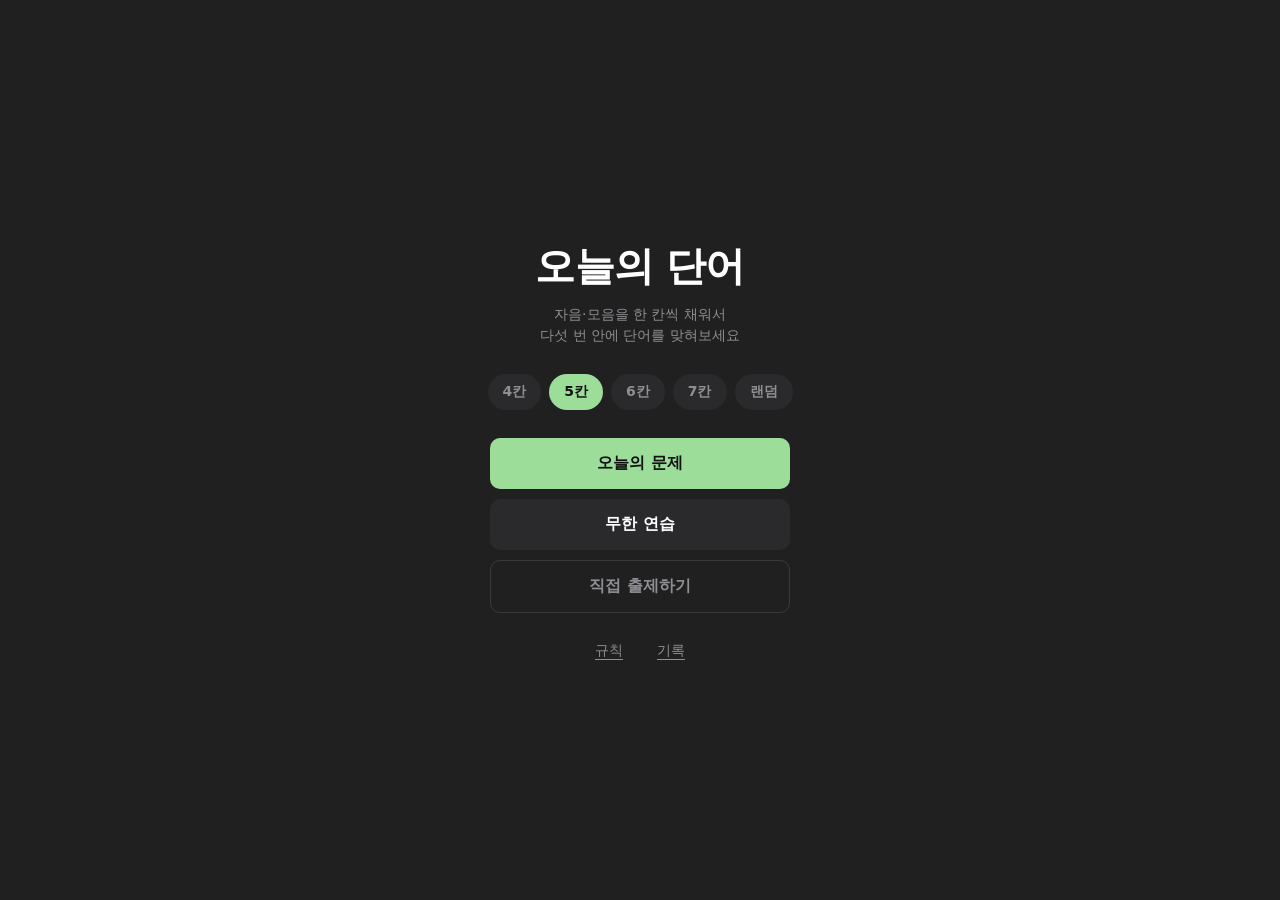
==== src/index.html @ 47bf91ad "Add multiplayer rooms" ====
<!doctype html>
<html lang="ko">
<head>
<meta charset="utf-8">
<meta name="viewport" content="width=device-width, initial-scale=1, viewport-fit=cover">
<meta name="color-scheme" content="dark">
<meta name="theme-color" content="#202020">
<meta name="description" content="한글 자음·모음을 한 칸씩 채워 단어를 맞히는 워들. 원하는 만큼 여러 판 플레이할 수 있어요.">
<title>오늘의 단어</title>
<link rel="stylesheet" href="style.css">
</head>
<body>

<div class="app">

  <!-- ── 시작 화면 ────────────────────────────────────────────────── -->
  <section id="home" class="screen">
    <h1 class="logo">오늘의 단어</h1>
    <p class="tagline">자음·모음을 한 칸씩 채워서<br>다섯 번 안에 단어를 맞혀보세요</p>

    <div class="sizes" id="sizePicker" role="group" aria-label="칸 수 선택">
      <button class="chip" data-size="4">4칸</button>
      <button class="chip" data-size="5">5칸</button>
      <button class="chip" data-size="6">6칸</button>
      <button class="chip" data-size="7">7칸</button>
      <button class="chip" data-size="0">랜덤</button>
    </div>

    <div class="menu">
      <button class="btn primary" data-go="daily">오늘의 문제</button>
      <button class="btn" data-go="free">무한 연습</button>
      <button class="btn ghost" data-go="compose">직접 출제하기</button>
      <button class="btn accent" data-go="rooms" id="btnRooms" hidden>같이 하기</button>
    </div>

    <div class="home-links">
      <button data-sheet="rules">규칙</button>
      <button data-sheet="stats">기록</button>
    </div>
  </section>

  <!-- ── 멀티플레이 로비 ──────────────────────────────────────────── -->
  <section id="lobby" class="screen" hidden>
    <header class="topbar">
      <button class="icon" data-go="leave" aria-label="나가기">&#8249;</button>
      <div class="title"><span>같이 하기</span><small id="lobbyStatus">연결하는 중…</small></div>
      <span></span>
    </header>
    <div class="lobby-body">
      <p class="muted">방 코드</p>
      <strong class="room-code" id="roomCode"></strong>
      <div id="roomInvite"></div>
      <div class="lobby-heading"><b>참가자</b><span id="roomCount"></span></div>
      <ul class="roster" id="roomRoster"></ul>
      <div class="lobby-actions" id="lobbyActions"></div>
    </div>
  </section>

  <!-- ── 게임 화면 ────────────────────────────────────────────────── -->
  <section id="game" class="screen" hidden>
    <header class="topbar">
      <button class="icon" id="btnBack" data-go="home" aria-label="처음으로">&#8249;</button>
      <div class="title"><span id="gameTitle">오늘의 단어</span><small id="gameSub"></small></div>
      <button class="icon" id="btnMenu" data-sheet="stats" aria-label="기록">&#9776;</button>
    </header>

    <div class="peers" id="peers" hidden></div>
    <div class="board-wrap"><div class="board" id="board"></div></div>

    <div class="keyboard" id="keyboard"></div>
    <div class="resultbar" id="resultbar" hidden>
      <button class="btn" data-sheet="result">결과보기</button>
    </div>
  </section>

</div>

<div class="toast" id="toast" hidden></div>

<div class="sheet" id="sheet" hidden>
  <div class="sheet-card" id="sheetCard" role="dialog" aria-modal="true"></div>
</div>

<script src="hangul.js"></script>
<script src="words.js"></script>
<script src="config.js"></script>
<script src="net.js"></script>
<script src="game.js"></script>
<script src="room.js"></script>
</body>
</html>
---- src/style.css ----
/* 오늘의 단어 — 색상은 카카오톡 원본 스크린샷에서 직접 추출한 값 */
:root {
  /* 이 게임은 카톡 원본의 어두운 화면 하나로 고정된 디자인이다.
     호스트 페이지가 밝은 테마여도 폼 컨트롤·스크롤바까지 어둡게 그려지도록 명시한다. */
  color-scheme: dark;

  --bg: #202020;
  --bg-key: #1a1a1a;
  --line: #3a3a3c;
  --ink: #ffffff;
  --ink-dim: #8e8e93;
  --ink-on: #111111;
  --correct: #9cdd99;
  --present: #f8e483;
  --absent: #cccccc;
  --key: #2a2a2c;
  --accent: #f9e54e;
  /* 기능 키 색. 자모 키의 초록·노랑·회색 어디와도 겹치지 않아야 구분이 된다 */
  --fn: #3d5670;
  --fn-strong: #5b8ab8;
  --radius: 10px;
  --gap: 6px;
  /* 웹폰트를 쓰지 않는다: 파일을 그대로 열어도(오프라인) 동작해야 하고, 낱자모 ㄱ·ㅏ 는
     플랫폼 한글 서체가 가장 정확하게 그린다. 최신 한글 UI 서체부터 순서대로 둔다. */
  --font: "Pretendard Variable", "Pretendard", -apple-system, BlinkMacSystemFont,
          "Apple SD Gothic Neo", "Malgun Gothic", "Noto Sans KR", system-ui, sans-serif;
}

* { box-sizing: border-box; }
html, body { margin: 0; padding: 0; height: 100%; }
body {
  background: var(--bg);
  color: var(--ink);
  font-family: var(--font);
  -webkit-font-smoothing: antialiased;
  -webkit-text-size-adjust: 100%;
  overscroll-behavior: none;
  touch-action: manipulation;
}
button { font-family: inherit; cursor: pointer; border: 0; background: none; color: inherit; }
:focus-visible { outline: 2px solid var(--correct); outline-offset: 2px; border-radius: 6px; }

@media (prefers-reduced-motion: reduce) {
  *, *::before, *::after { animation-duration: .01ms !important; animation-iteration-count: 1 !important; transition-duration: .01ms !important; }
}
h1, h2, h3, p { margin: 0; }

.app { display: flex; flex-direction: column; height: 100dvh; max-width: 560px; margin: 0 auto; }
.screen { display: flex; flex-direction: column; flex: 1; min-height: 0; }
[hidden] { display: none !important; }

/* ── 시작 화면 ─────────────────────────────────────────────────────── */
#home { align-items: center; justify-content: center; gap: 28px; padding: 24px 20px calc(24px + env(safe-area-inset-bottom)); }
.logo { font-size: clamp(30px, 9vw, 40px); font-weight: 800; letter-spacing: -0.02em; }
.tagline { color: var(--ink-dim); font-size: 14px; margin-top: -18px; text-align: center; line-height: 1.5; }
.sizes { display: flex; flex-wrap: wrap; gap: 8px; justify-content: center; }
.chip {
  padding: 9px 15px; border-radius: 999px; background: var(--key); color: var(--ink-dim);
  font-size: 14px; font-weight: 600; transition: background .12s, color .12s;
}
.chip[aria-pressed="true"] { background: var(--correct); color: var(--ink-on); }
.chip:disabled { opacity: .35; cursor: default; }
.menu { display: flex; flex-direction: column; gap: 10px; width: min(100%, 300px); }
.btn {
  padding: 15px; border-radius: var(--radius); background: var(--key);
  font-size: 16px; font-weight: 700; text-align: center;
}
.btn.primary { background: var(--correct); color: var(--ink-on); }
.btn.accent { background: var(--accent); color: var(--ink-on); }
.btn.ghost { background: transparent; border: 1px solid var(--line); color: var(--ink-dim); }
.home-links { display: flex; gap: 22px; }
.home-links button { color: var(--ink-dim); font-size: 14px; text-decoration: underline; text-underline-offset: 4px; }

/* ── 게임 화면 ─────────────────────────────────────────────────────── */
.topbar {
  display: grid; grid-template-columns: 44px 1fr 44px; align-items: center;
  padding: 8px 6px; border-bottom: 1px solid rgba(255,255,255,.06);
}
.topbar .title { text-align: center; line-height: 1.25; }
.topbar .title span { font-size: 17px; font-weight: 800; }
.topbar .title small { display: block; font-size: 11px; color: var(--ink-dim); }
.icon { font-size: 20px; padding: 8px; color: var(--ink-dim); border-radius: 8px; }
.invisible { visibility: hidden; pointer-events: none; }

/* ── 멀티플레이 로비 · 상대 보드 ─────────────────────────────────── */
.lobby-body { flex: 1; min-height: 0; overflow-y: auto; padding: 28px 20px calc(24px + env(safe-area-inset-bottom)); text-align: center; }
.room-code { display: block; margin: 4px 0 18px; font-size: clamp(34px, 12vw, 54px); letter-spacing: .14em; }
.room-invite { display: flex; gap: 8px; align-items: stretch; margin-bottom: 24px; }
.room-invite .linkbox { height: auto; min-height: 46px; text-align: left; }
.room-invite .btn { flex: none; padding: 10px 14px; font-size: 13px; }
.lobby-heading { display: flex; justify-content: space-between; margin: 8px 2px; font-size: 14px; }
.lobby-heading span { color: var(--ink-dim); }
.roster { list-style: none; margin: 0; padding: 0; text-align: left; border-top: 1px solid rgba(255,255,255,.08); }
.roster li { display: flex; gap: 10px; align-items: center; min-height: 48px; border-bottom: 1px solid rgba(255,255,255,.08); font-size: 14px; }
.roster li::before { content: ""; width: 8px; height: 8px; border-radius: 50%; background: var(--correct); }
.roster li b { overflow: hidden; text-overflow: ellipsis; white-space: nowrap; }
.roster li span { margin-left: auto; color: var(--ink-dim); font-size: 12px; }
.lobby-actions { display: flex; flex-direction: column; gap: 9px; margin-top: 22px; }
.lobby-actions .muted { line-height: 1.5; }
.room-options { display: flex; flex-wrap: wrap; justify-content: center; gap: 8px; margin: 10px 0 18px; }

.peers {
  flex: none; display: flex; gap: 10px; overflow-x: auto; padding: 6px 10px;
  scrollbar-width: none; border-bottom: 1px solid rgba(255,255,255,.06);
}
.peers::-webkit-scrollbar { display: none; }
.peer { flex: none; text-align: center; }
.peer.offline { opacity: .4; }
.peer.done > b { color: var(--correct); }
.peer > b {
  display: block; font-size: 10px; color: var(--ink-dim); font-weight: 600;
  max-width: 56px; overflow: hidden; text-overflow: ellipsis; white-space: nowrap;
}
.mini { display: grid; gap: 1.5px; margin-top: 3px; }
.mini-row { display: grid; grid-template-columns: repeat(var(--cols), 7px); gap: 1.5px; }
.mini-tile { width: 7px; height: 7px; border-radius: 1.5px; background: #38383b; }
.mini-tile.correct { background: var(--correct); }
.mini-tile.present { background: var(--present); }
.mini-tile.absent { background: var(--absent); }

.board-wrap { flex: 1; display: flex; align-items: flex-start; justify-content: center; padding: min(5vh, 38px) 10px 10px; min-height: 0; }
/* 보드 폭은 fitBoard() 가 실제 남은 가로·세로 공간을 재서 직접 넣는다.
   타일이 정사각형이라 폭이 곧 높이를 정하는데, CSS 만으로는 남은 높이를 알 수 없다. */
/* max-width 100% 는 안전장치다. 폭 계산이 어떤 이유로든 낡거나 어긋나도
   보드가 화면 밖으로 밀려 나가 한쪽으로 치우쳐 보이는 일은 없게 한다. */
.board { display: grid; gap: var(--gap); min-width: 0; max-width: 100%; flex: none; }
.row { display: grid; grid-template-columns: repeat(var(--cols), 1fr); gap: var(--gap); }
.tile {
  aspect-ratio: 1; display: flex; align-items: center; justify-content: center;
  border-radius: var(--radius); border: 1.5px solid var(--line);
  font-size: clamp(15px, calc(46vw / var(--cols)), 30px); font-weight: 600;
  color: var(--ink); user-select: none;
}
.tile.filled { border-color: #5a5a5e; }
.tile.correct, .tile.present, .tile.absent { border-color: transparent; color: var(--ink-on); }
.tile.correct { background: var(--correct); }
.tile.present { background: var(--present); }
.tile.absent  { background: var(--absent); }

@keyframes pop { from { transform: scale(.86); } to { transform: scale(1); } }
.tile.pop { animation: pop .1s ease-out; }
@keyframes flip { 0% { transform: rotateX(0); } 50% { transform: rotateX(90deg); } 100% { transform: rotateX(0); } }
.tile.flip { animation: flip .5s ease forwards; }
@keyframes shake { 10%,90% { transform: translateX(-3px); } 30%,70% { transform: translateX(6px); } 50% { transform: translateX(-6px); } }
.row.shake { animation: shake .5s; }
@keyframes bounce { 0%,100% { transform: translateY(0); } 40% { transform: translateY(-14px); } 60% { transform: translateY(-5px); } }
.tile.bounce { animation: bounce .6s ease; }

/* ── 토스트 ────────────────────────────────────────────────────────── */
.toast {
  position: fixed; left: 50%; top: 84px; transform: translateX(-50%); z-index: 40;
  background: var(--ink); color: var(--ink-on); padding: 11px 18px; border-radius: 8px;
  font-size: 14px; font-weight: 700; white-space: nowrap; pointer-events: none;
  box-shadow: 0 6px 22px rgba(0,0,0,.45);
}

/* ── 키보드 ────────────────────────────────────────────────────────── */
.keyboard {
  background: var(--bg-key); padding: 10px 5px calc(12px + env(safe-area-inset-bottom));
  display: flex; flex-direction: column; gap: 7px; flex: none;
}
.krow { display: flex; gap: 5px; justify-content: center; }
.key {
  flex: 0 0 calc((100% - 40px) / 9); min-width: 0; max-width: 46px; height: 54px; border-radius: 6px;
  background: var(--key); color: var(--ink); font-size: 17px; font-weight: 600;
  display: flex; align-items: center; justify-content: center;
  transition: background .1s;
}
/* 지우기·제출은 자모가 아니라 동작 키라 따로 칠한다 */
.key.fn { background: var(--fn); color: #dce8f4; font-size: 20px; }
.key.submit { background: var(--fn-strong); color: #ffffff; font-weight: 800; }
.key.correct { background: var(--correct); color: var(--ink-on); }
.key.present { background: var(--present); color: var(--ink-on); }
.key.absent  { background: var(--absent); color: var(--ink-on); }
.key:active { opacity: .7; }

.resultbar { padding: 0 10px 10px; background: var(--bg-key); }
.resultbar .btn { background: var(--accent); color: var(--ink-on); width: 100%; }

/* ── 시트(규칙·기록·결과·출제) ─────────────────────────────────────── */
.sheet { position: fixed; inset: 0; z-index: 50; display: flex; align-items: flex-end; justify-content: center; }
.sheet::before { content: ""; position: absolute; inset: 0; background: rgba(0,0,0,.6); }
.sheet-card {
  position: relative; width: min(100%, 460px); max-height: 88dvh; overflow-y: auto;
  background: #262628; border-radius: 20px 20px 0 0; padding: 22px 20px calc(26px + env(safe-area-inset-bottom));
  animation: rise .22s ease-out;
}
@keyframes rise { from { transform: translateY(18px); opacity: 0; } to { transform: translateY(0); opacity: 1; } }
.sheet-card h2 { font-size: 19px; font-weight: 800; margin-bottom: 14px; }
.sheet-close { position: absolute; top: 14px; right: 14px; font-size: 22px; color: var(--ink-dim); padding: 6px; }
.sheet p, .sheet li { font-size: 14px; line-height: 1.65; color: #d8d8dc; }
.sheet ul { padding-left: 18px; margin: 8px 0; }
.sheet .example { display: flex; gap: 4px; margin: 8px 0 14px; }
.sheet .example .tile { width: 38px; aspect-ratio: 1; font-size: 17px; border-radius: 7px; }
.chips b {
  display: inline-flex; width: 25px; height: 25px; align-items: center; justify-content: center;
  background: #3a3a3c; color: var(--ink); border-radius: 6px;
  font-size: 14px; font-weight: 600; margin: 2px; vertical-align: middle;
}
.hr { height: 1px; background: rgba(255,255,255,.09); margin: 16px 0; }
.muted { color: var(--ink-dim); font-size: 13px; }
.kbd { background: #3a3a3c; border-radius: 4px; padding: 1px 6px; font-size: 13px; }

.stat-grid { display: grid; grid-template-columns: repeat(4, 1fr); gap: 8px; text-align: center; margin-bottom: 6px; }
.stat-grid b { display: block; font-size: 24px; font-weight: 800; }
.stat-grid span { font-size: 11px; color: var(--ink-dim); }
.dist { display: flex; flex-direction: column; gap: 5px; margin-top: 10px; }
.dist-row { display: flex; align-items: center; gap: 8px; font-size: 12px; }
.dist-row i { font-style: normal; width: 10px; color: var(--ink-dim); }
.dist-bar { background: #4a4a4e; border-radius: 3px; padding: 2px 6px; text-align: right; font-weight: 700; min-width: 26px; }
.dist-bar.hit { background: var(--correct); color: var(--ink-on); }

.share-grid { font-size: 19px; line-height: 1.35; letter-spacing: 2px; text-align: center; margin: 14px 0; }
.answer-reveal { text-align: center; margin: 6px 0 16px; }
.answer-reveal b { font-size: 30px; font-weight: 800; letter-spacing: .04em; }
.answer-reveal span { display: block; margin-top: 8px; }
.sheet-actions { display: flex; flex-direction: column; gap: 9px; margin-top: 16px; }
.score-list { list-style: none; padding: 0; margin: 10px 0; }
.score-list li { display: grid; grid-template-columns: 28px 1fr auto; align-items: center; gap: 8px; padding: 10px 0; border-bottom: 1px solid rgba(255,255,255,.08); }
.score-list li b { overflow: hidden; text-overflow: ellipsis; white-space: nowrap; }
.score-list li span { color: var(--ink-dim); font-size: 12px; }

.field {
  width: 100%; padding: 14px; border-radius: var(--radius); background: #1c1c1e;
  border: 1px solid var(--line); color: var(--ink); font-size: 17px; font-family: inherit; text-align: center;
}
.field:focus { outline: none; border-color: var(--correct); }
.linkbox {
  width: 100%; padding: 12px; border-radius: var(--radius); background: #1c1c1e; border: 1px solid var(--line);
  color: var(--ink-dim); font-size: 12px; font-family: ui-monospace, SFMono-Regular, Menlo, monospace;
  resize: none; height: 74px;
}
.check {
  display: flex; align-items: flex-start; gap: 10px; margin-top: 16px;
  font-size: 14px; line-height: 1.5; color: #d8d8dc; cursor: pointer;
}
.check input { width: 19px; height: 19px; margin: 1px 0 0; accent-color: var(--correct); flex: none; }
.check .muted { font-size: 12px; }
.textlink { color: var(--ink-dim); font-size: 14px; text-decoration: underline; text-underline-offset: 4px; padding: 6px; }

.hint { font-size: 13px; margin-top: 10px; min-height: 20px; }
.hint.ok { color: var(--correct); }
.hint.bad { color: #ff8f8f; }

@media (max-height: 660px) {
  .key { height: 46px; font-size: 16px; }
  .topbar { padding: 4px 6px; }
}
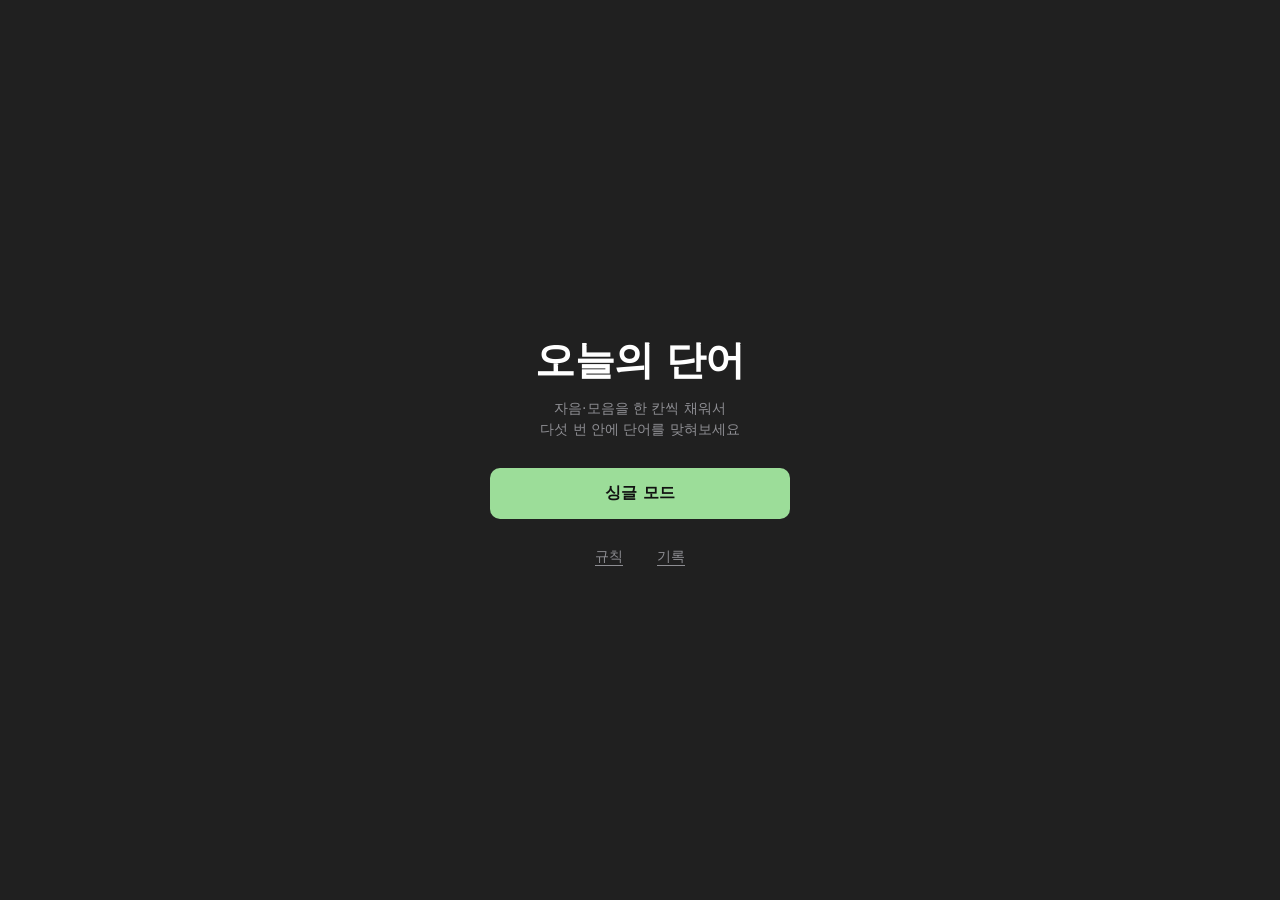
==== commit 9d8ef977: "Add spy mode and team accuracy scoring" ====
--- a/src/index.html
+++ b/src/index.html
@@ -18,19 +18,25 @@
     <h1 class="logo">오늘의 단어</h1>
     <p class="tagline">자음·모음을 한 칸씩 채워서<br>다섯 번 안에 단어를 맞혀보세요</p>
 
-    <div class="sizes" id="sizePicker" role="group" aria-label="칸 수 선택">
-      <button class="chip" data-size="4">4칸</button>
-      <button class="chip" data-size="5">5칸</button>
-      <button class="chip" data-size="6">6칸</button>
-      <button class="chip" data-size="7">7칸</button>
-      <button class="chip" data-size="0">랜덤</button>
+    <div class="menu" id="homeRootMenu">
+      <button class="btn primary" data-go="single-menu">싱글 모드</button>
+      <button class="btn accent" data-go="rooms" id="btnRooms" hidden>멀티 모드</button>
     </div>
 
-    <div class="menu">
-      <button class="btn primary" data-go="daily">오늘의 문제</button>
-      <button class="btn" data-go="free">무한 연습</button>
-      <button class="btn ghost" data-go="compose">직접 출제하기</button>
-      <button class="btn accent" data-go="rooms" id="btnRooms" hidden>같이 하기</button>
+    <div class="home-mode-panel" id="singleMenu" hidden>
+      <div class="sizes" id="sizePicker" role="group" aria-label="칸 수 선택">
+        <button class="chip" data-size="4">4칸</button>
+        <button class="chip" data-size="5">5칸</button>
+        <button class="chip" data-size="6">6칸</button>
+        <button class="chip" data-size="7">7칸</button>
+        <button class="chip" data-size="0">랜덤</button>
+      </div>
+      <div class="menu">
+        <button class="btn primary" data-go="daily">오늘의 문제</button>
+        <button class="btn" data-go="free">무한 연습</button>
+        <button class="btn ghost" data-go="compose">직접 출제하기</button>
+        <button class="textlink" data-go="home">처음 메뉴로</button>
+      </div>
     </div>
 
     <div class="home-links">
@@ -64,9 +70,12 @@
       <button class="icon" id="btnMenu" data-sheet="stats" aria-label="기록">&#9776;</button>
     </header>
 
+    <div class="room-banner" id="roomBanner" hidden></div>
+    <div class="quick-chat" id="quickChat" hidden></div>
     <div class="peers" id="peers" hidden></div>
     <div class="board-wrap"><div class="board" id="board"></div></div>
 
+    <div class="final-chance" id="finalChance" hidden></div>
     <div class="keyboard" id="keyboard"></div>
     <div class="resultbar" id="resultbar" hidden>
       <button class="btn" data-sheet="result">결과보기</button>
@@ -86,6 +95,6 @@
 <script src="config.js"></script>
 <script src="net.js"></script>
 <script src="game.js"></script>
-<script src="room.js"></script>
+<script src="room-modes.js"></script>
 </body>
 </html>
--- a/src/style.css
+++ b/src/style.css
@@ -61,6 +61,7 @@
 .chip[aria-pressed="true"] { background: var(--correct); color: var(--ink-on); }
 .chip:disabled { opacity: .35; cursor: default; }
 .menu { display: flex; flex-direction: column; gap: 10px; width: min(100%, 300px); }
+.home-mode-panel { display: flex; width: 100%; flex-direction: column; align-items: center; gap: 20px; }
 .btn {
   padding: 15px; border-radius: var(--radius); background: var(--key);
   font-size: 16px; font-weight: 700; text-align: center;
@@ -95,9 +96,61 @@
 .roster li::before { content: ""; width: 8px; height: 8px; border-radius: 50%; background: var(--correct); }
 .roster li b { overflow: hidden; text-overflow: ellipsis; white-space: nowrap; }
 .roster li span { margin-left: auto; color: var(--ink-dim); font-size: 12px; }
+.setter-pick { flex: none; border: 1px solid var(--line); border-radius: 999px; padding: 6px 9px; color: var(--ink-dim); font-size: 11px; }
+.setter-pick[aria-pressed="true"] { border-color: var(--correct); background: rgba(156,221,153,.12); color: var(--correct); font-weight: 700; }
+.team-label { flex: none; margin-left: auto; padding: 3px 7px; border-radius: 999px; font-size: 10px; font-style: normal; font-weight: 700; }
+.team-label.red { background: rgba(232,92,92,.18); color: #ff9e9e; }
+.team-label.blue { background: rgba(91,138,184,.22); color: #a9d2fa; }
+.team-picks { display: flex; gap: 4px; margin-left: 0 !important; }
+.team-picks button { border: 1px solid var(--line); border-radius: 999px; padding: 5px 7px; color: var(--ink-dim); font-size: 10px; }
+.team-picks button[data-team="red"][aria-pressed="true"] { border-color: #df6868; background: rgba(232,92,92,.18); color: #ffaaaa; }
+.team-picks button[data-team="blue"][aria-pressed="true"] { border-color: #5b8ab8; background: rgba(91,138,184,.22); color: #b5dafd; }
 .lobby-actions { display: flex; flex-direction: column; gap: 9px; margin-top: 22px; }
 .lobby-actions .muted { line-height: 1.5; }
 .room-options { display: flex; flex-wrap: wrap; justify-content: center; gap: 8px; margin: 10px 0 18px; }
+.room-mode-grid { display: grid; grid-template-columns: 1fr 1fr; gap: 8px; margin-top: 10px; }
+.room-mode-grid .btn { padding: 11px 8px; font-size: 13px; }
+.spy-title { color: #ffb45b; }
+.spy-mission { margin: 18px 0 4px; padding: 18px; border: 1px solid rgba(255,180,91,.5); border-radius: 12px; background: rgba(255,180,91,.08); text-align: center; line-height: 1.6; }
+.spy-mission b { color: #ffb45b; font-size: 18px; }
+.spy-reveal { margin-top: 12px; text-align: center; }
+
+.room-banner {
+  flex: none; padding: 9px 12px; text-align: center; border-bottom: 1px solid rgba(255,255,255,.06);
+  background: rgba(91,138,184,.13); color: #dce8f4; font-size: 13px; font-weight: 700;
+}
+.quick-chat {
+  position: relative; z-index: 12; flex: none; padding: 8px 10px;
+  border-bottom: 1px solid rgba(255,255,255,.06);
+}
+.quick-chat::-webkit-scrollbar { display: none; }
+.quick-actions { display: flex; gap: 6px; overflow-x: auto; scrollbar-width: none; }
+.quick-actions::-webkit-scrollbar { display: none; }
+.quick-chat .chip { flex: none; padding: 7px 11px; font-size: 12px; }
+.quick-chat .btn { flex: none; padding: 8px 12px; font-size: 12px; }
+.chat-toggle[aria-pressed="true"] { background: var(--correct); color: var(--ink-on); }
+.chat-panel { position: absolute; left: 10px; right: 10px; top: calc(100% + 4px); padding: 10px; border: 1px solid var(--line); border-radius: 12px; background: #262628; box-shadow: 0 12px 32px rgba(0,0,0,.45); }
+.chat-tabs { display: flex; gap: 6px; margin-bottom: 8px; }
+.chat-tabs button { padding: 6px 10px; border-radius: 999px; color: var(--ink-dim); font-size: 11px; }
+.chat-tabs button[aria-pressed="true"] { background: var(--correct); color: var(--ink-on); }
+.chat-messages { display: flex; flex-direction: column; gap: 6px; max-height: 180px; overflow-y: auto; padding: 2px 2px 8px; }
+.chat-messages p { display: flex; gap: 7px; align-items: baseline; margin: 0; font-size: 12px; line-height: 1.35; }
+.chat-messages p b { flex: none; color: var(--ink-dim); font-size: 10px; }
+.chat-messages p.mine span { color: var(--correct); }
+.chat-messages .chat-empty { color: var(--ink-dim); justify-content: center; padding: 18px 0; }
+.chat-form { display: grid; grid-template-columns: 1fr auto; gap: 7px; }
+.chat-form .field { min-width: 0; padding: 9px; text-align: left; font-size: 14px; }
+.chat-form .btn { padding: 9px 12px; }
+.final-chance {
+  flex: none; padding: 12px 14px calc(14px + env(safe-area-inset-bottom));
+  background: var(--bg-key); border-top: 1px solid rgba(255,255,255,.08); text-align: center;
+}
+.final-chance strong { display: block; color: var(--accent); font-size: 16px; margin-bottom: 4px; }
+.final-chance p { color: var(--ink-dim); font-size: 12px; line-height: 1.45; margin-bottom: 9px; }
+.final-chance .final-form { display: grid; grid-template-columns: 1fr auto; gap: 7px; }
+.final-chance .field { min-width: 0; padding: 11px; font-size: 16px; }
+.final-chance .btn { padding: 11px 14px; font-size: 14px; }
+.final-chance .hint { margin: 7px 0 0; min-height: 18px; }
 
 .peers {
   flex: none; display: flex; gap: 10px; overflow-x: auto; padding: 6px 10px;
@@ -111,12 +164,28 @@
   display: block; font-size: 10px; color: var(--ink-dim); font-weight: 600;
   max-width: 56px; overflow: hidden; text-overflow: ellipsis; white-space: nowrap;
 }
+.peer > small { display: block; max-width: 160px; overflow: hidden; text-overflow: ellipsis; white-space: nowrap; color: var(--ink-dim); font-size: 9px; }
+.team-peer { padding: 6px 9px; border: 1px solid var(--line); border-radius: 10px; }
+.team-peer.red { border-color: rgba(232,92,92,.45); }
+.team-peer.blue { border-color: rgba(91,138,184,.55); }
+.team-peer > b { max-width: 180px; font-size: 11px; }
 .mini { display: grid; gap: 1.5px; margin-top: 3px; }
+.mini-line { display: flex; gap: 6px; align-items: center; }
+.mini-line > span { color: var(--ink-dim); font-size: 10px; min-width: 34px; text-align: left; }
 .mini-row { display: grid; grid-template-columns: repeat(var(--cols), 7px); gap: 1.5px; }
 .mini-tile { width: 7px; height: 7px; border-radius: 1.5px; background: #38383b; }
 .mini-tile.correct { background: var(--correct); }
 .mini-tile.present { background: var(--present); }
 .mini-tile.absent { background: var(--absent); }
+
+body.watching .board-wrap, body.watching .keyboard { display: none !important; }
+body.watching .peers { flex: 1; align-content: flex-start; justify-content: center; flex-wrap: wrap; overflow-y: auto; padding: 18px 12px; }
+body.watching .peer > b { max-width: 110px; font-size: 13px; }
+body.watching .mini { gap: 3px; margin-top: 7px; }
+body.watching .mini-row { grid-template-columns: repeat(var(--cols), 16px); gap: 3px; }
+body.watching .mini-tile { width: 16px; height: 16px; border-radius: 3px; }
+body.watching .mini-line { gap: 9px; }
+body.watching .mini-line > span { font-size: 13px; min-width: 48px; color: var(--ink); }
 
 .board-wrap { flex: 1; display: flex; align-items: flex-start; justify-content: center; padding: min(5vh, 38px) 10px 10px; min-height: 0; }
 /* 보드 폭은 fitBoard() 가 실제 남은 가로·세로 공간을 재서 직접 넣는다.
@@ -219,6 +288,9 @@
 .score-list li { display: grid; grid-template-columns: 28px 1fr auto; align-items: center; gap: 8px; padding: 10px 0; border-bottom: 1px solid rgba(255,255,255,.08); }
 .score-list li b { overflow: hidden; text-overflow: ellipsis; white-space: nowrap; }
 .score-list li span { color: var(--ink-dim); font-size: 12px; }
+.team-score li.red { border-left: 3px solid #df6868; padding-left: 8px; }
+.team-score li.blue { border-left: 3px solid #5b8ab8; padding-left: 8px; }
+.team-score li b small { display: block; color: var(--ink-dim); font-size: 10px; font-weight: 400; }
 
 .field {
   width: 100%; padding: 14px; border-radius: var(--radius); background: #1c1c1e;
